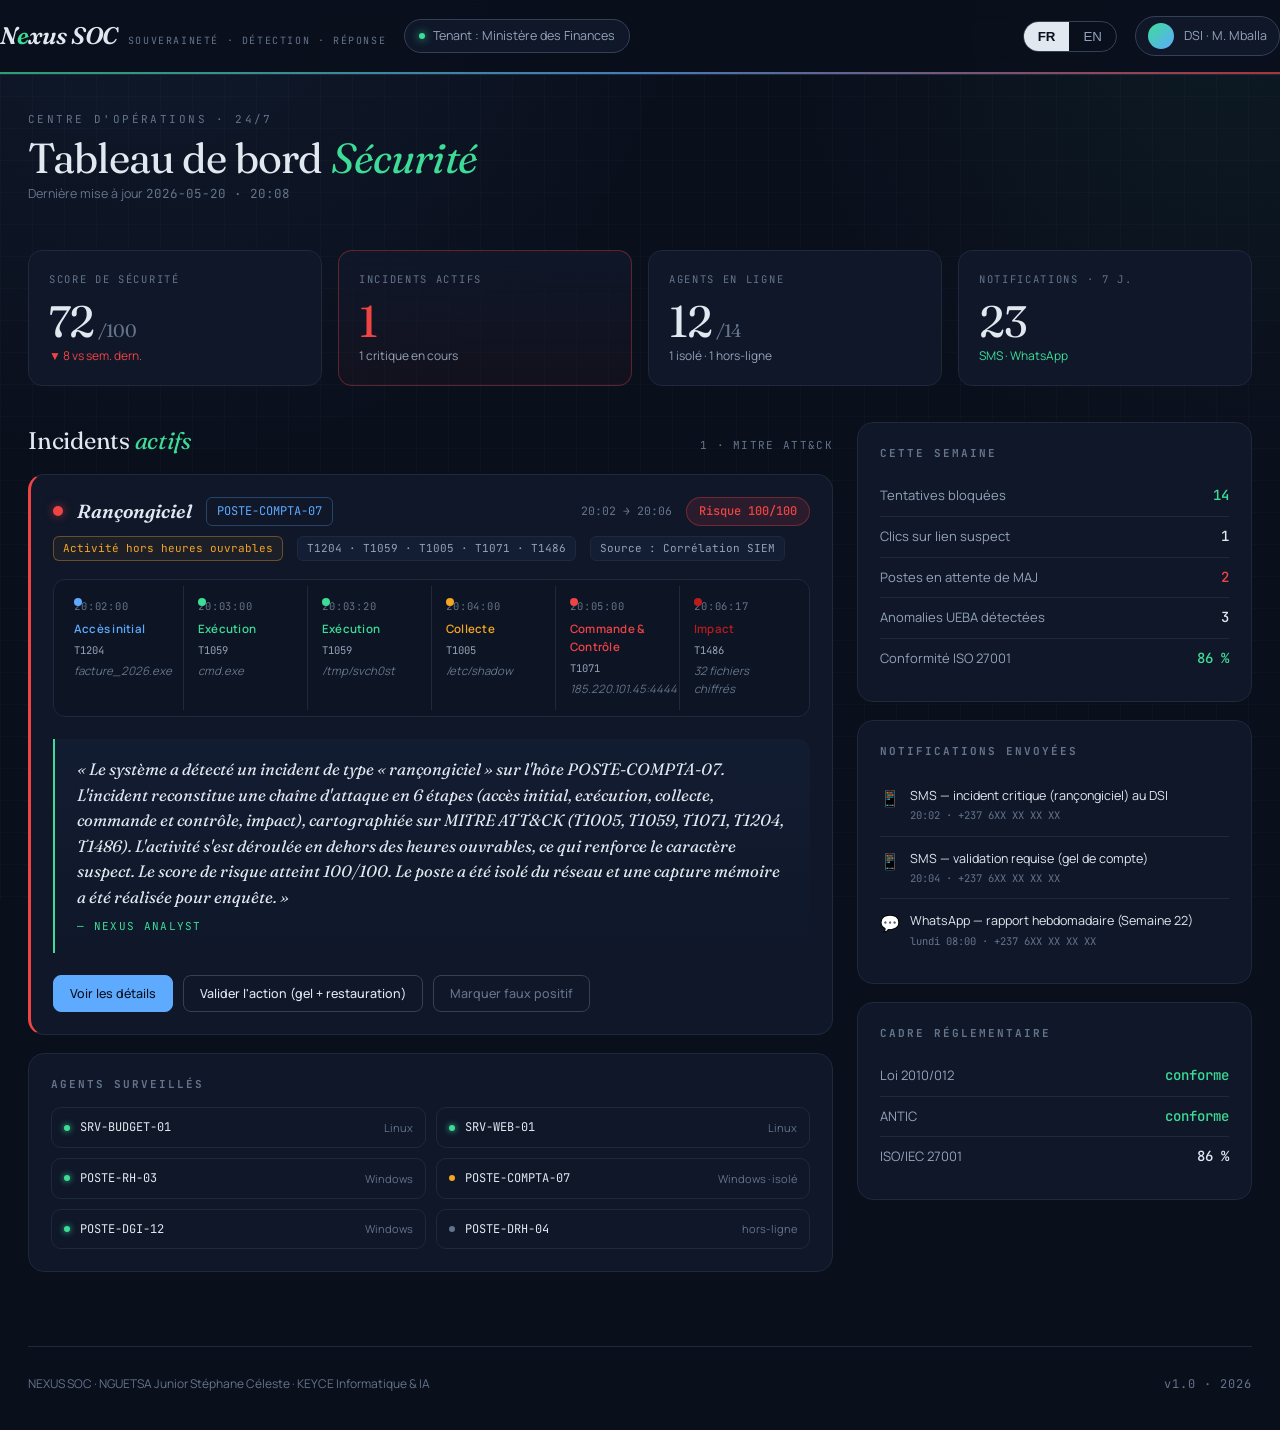
==== Lot5_Restitution/portail/portal/index.html @ 1d633c69 "cloudflare en attente de domaine personnalise vrai" ====
<!DOCTYPE html>
<html lang="fr">
<head>
<meta charset="UTF-8" />
<meta name="viewport" content="width=device-width, initial-scale=1.0" />
<title>NEXUS SOC — Portail DSI</title>
<link rel="preconnect" href="https://fonts.googleapis.com">
<link rel="preconnect" href="https://fonts.gstatic.com" crossorigin>
<link href="https://fonts.googleapis.com/css2?family=Fraunces:ital,opsz,wght@0,9..144,400;0,9..144,600;1,9..144,400&family=Manrope:wght@400;500;600;700&family=JetBrains+Mono:wght@400;500&display=swap" rel="stylesheet">
<style>
  /* =========================================================
     NEXUS SOC — Portail DSI (mode sombre, ops center)
     ========================================================= */
  :root {
    --bg:        #0A0F1C;
    --bg-2:      #0D1424;
    --surface:   #0F1729;
    --surface-2: #131D33;
    --border:    #1E293B;
    --border-2:  #334155;
    --text:      #E2E8F0;
    --text-2:    #94A3B8;
    --text-3:    #64748B;
    --accent:    #5EAAFF;
    --teal:      #3DDC97;
    --amber:     #F5A524;
    --red:       #EF4444;
    --crimson:   #B91C1C;
    --display:   "Fraunces", Georgia, serif;
    --body:      "Manrope", -apple-system, BlinkMacSystemFont, sans-serif;
    --mono:      "JetBrains Mono", ui-monospace, monospace;
  }
  * { box-sizing: border-box; }
  html, body { margin: 0; padding: 0; }
  body {
    font-family: var(--body);
    color: var(--text);
    background:
      radial-gradient(900px circle at 12% -8%, rgba(94,170,255,0.08), transparent 60%),
      radial-gradient(800px circle at 96% 4%, rgba(61,220,151,0.05), transparent 55%),
      var(--bg);
    background-attachment: fixed;
    min-height: 100vh;
    font-size: 14.5px;
    line-height: 1.55;
    -webkit-font-smoothing: antialiased;
  }
  /* fine grid texture */
  body::before {
    content: ""; position: fixed; inset: 0; pointer-events: none; z-index: 0;
    background-image:
      linear-gradient(rgba(255,255,255,0.018) 1px, transparent 1px),
      linear-gradient(90deg, rgba(255,255,255,0.018) 1px, transparent 1px);
    background-size: 32px 32px;
  }
  .page { position: relative; z-index: 1; max-width: 1320px; margin: 0 auto; padding: 0 28px; }

  /* ----- Header ----- */
  header {
    position: sticky; top: 0; z-index: 50;
    background: rgba(10, 15, 28, 0.85);
    backdrop-filter: blur(10px); -webkit-backdrop-filter: blur(10px);
    border-bottom: 1px solid var(--border);
  }
  header::after {
    content: ""; display: block; height: 2px;
    background: linear-gradient(90deg, var(--teal) 0%, var(--accent) 50%, var(--red) 100%);
    opacity: 0.7;
  }
  .header-inner { display: flex; align-items: center; gap: 18px; padding: 16px 0; }
  .brand { display: flex; align-items: baseline; gap: 10px; }
  .brand .mark { font-family: var(--display); font-style: italic; font-weight: 600; font-size: 24px; letter-spacing: -0.02em; color: var(--text); }
  .brand .mark em { font-style: italic; color: var(--teal); }
  .brand .sub { font-family: var(--mono); font-size: 10px; color: var(--text-3); letter-spacing: 0.16em; text-transform: uppercase; }
  .tenant {
    display: inline-flex; align-items: center; gap: 8px;
    padding: 6px 14px; border: 1px solid var(--border-2); border-radius: 999px;
    font-size: 12.5px; color: var(--text-2); background: var(--surface);
  }
  .tenant::before { content: ""; width: 6px; height: 6px; background: var(--teal); border-radius: 50%; box-shadow: 0 0 8px var(--teal); animation: pulse 2.4s ease-in-out infinite; }
  @keyframes pulse { 0%, 100% { opacity: 1; } 50% { opacity: 0.35; } }
  .spacer { flex: 1; }
  .lang {
    display: inline-flex; border: 1px solid var(--border-2); border-radius: 999px; overflow: hidden;
    font-family: var(--mono); font-size: 11px; letter-spacing: 0.08em;
  }
  .lang button {
    appearance: none; background: transparent; color: var(--text-2); border: 0;
    padding: 7px 14px; cursor: pointer; transition: all 0.2s;
  }
  .lang button.active { background: var(--text); color: var(--bg); font-weight: 600; }
  .user { display: flex; align-items: center; gap: 10px; padding: 6px 12px; border: 1px solid var(--border-2); border-radius: 999px; background: var(--surface); }
  .user .avatar { width: 26px; height: 26px; border-radius: 50%; background: linear-gradient(135deg, var(--teal), var(--accent)); }
  .user .name { font-size: 12.5px; color: var(--text-2); }

  /* ----- Hero ----- */
  .hero { padding: 36px 0 18px; }
  .hero .eyebrow { font-family: var(--mono); font-size: 11px; letter-spacing: 0.22em; color: var(--text-3); text-transform: uppercase; }
  .hero h1 {
    font-family: var(--display); font-weight: 400; font-size: 42px; line-height: 1.05;
    margin: 8px 0 4px; letter-spacing: -0.02em; color: var(--text);
  }
  .hero h1 em { font-style: italic; color: var(--teal); }
  .hero .updated { font-size: 12.5px; color: var(--text-3); }
  .hero .updated time { font-family: var(--mono); }

  /* ----- KPI tiles ----- */
  .kpis { display: grid; grid-template-columns: repeat(4, 1fr); gap: 16px; margin-top: 28px; }
  .kpi {
    background: var(--surface); border: 1px solid var(--border); border-radius: 14px;
    padding: 20px; position: relative; overflow: hidden;
    opacity: 0; transform: translateY(8px); animation: rise 0.6s ease-out forwards;
  }
  .kpi:nth-child(1) { animation-delay: 0.05s; }
  .kpi:nth-child(2) { animation-delay: 0.13s; }
  .kpi:nth-child(3) { animation-delay: 0.21s; }
  .kpi:nth-child(4) { animation-delay: 0.29s; }
  @keyframes rise { to { opacity: 1; transform: translateY(0); } }
  .kpi .label { font-family: var(--mono); font-size: 10.5px; letter-spacing: 0.16em; text-transform: uppercase; color: var(--text-3); }
  .kpi .value { font-family: var(--display); font-weight: 400; font-size: 44px; line-height: 1; margin: 12px 0 4px; letter-spacing: -0.02em; }
  .kpi .value .suffix { font-size: 18px; color: var(--text-3); margin-left: 4px; }
  .kpi .delta { font-size: 12px; color: var(--text-2); }
  .kpi .delta.down { color: var(--red); }
  .kpi .delta.up { color: var(--teal); }
  .kpi.warning { border-color: rgba(245,165,36,0.35); }
  .kpi.warning .value { color: var(--amber); }
  .kpi.critical { border-color: rgba(239,68,68,0.35); background: linear-gradient(180deg, var(--surface), rgba(239,68,68,0.04)); }
  .kpi.critical .value { color: var(--red); }

  /* ----- Main grid ----- */
  main { display: grid; grid-template-columns: 1.6fr 1fr; gap: 24px; margin: 36px 0 56px; }
  .section-title {
    display: flex; align-items: baseline; justify-content: space-between;
    margin: 0 0 14px;
  }
  .section-title h2 {
    font-family: var(--display); font-weight: 400; font-size: 24px; letter-spacing: -0.01em; margin: 0;
  }
  .section-title h2 em { font-style: italic; color: var(--teal); }
  .section-title .meta { font-family: var(--mono); font-size: 11px; color: var(--text-3); letter-spacing: 0.12em; text-transform: uppercase; }

  /* ----- Incident card ----- */
  .incident {
    background: var(--surface); border: 1px solid var(--border); border-radius: 16px;
    padding: 22px; margin-bottom: 18px; transition: border-color 0.2s;
  }
  .incident:hover { border-color: var(--border-2); }
  .incident.critical { border-left: 3px solid var(--red); }
  .inc-head { display: flex; align-items: center; gap: 14px; flex-wrap: wrap; }
  .severity-dot { width: 10px; height: 10px; border-radius: 50%; background: var(--red); box-shadow: 0 0 10px rgba(239,68,68,0.6); }
  .inc-type {
    font-family: var(--display); font-style: italic; font-weight: 600;
    font-size: 19px; color: var(--text);
  }
  .inc-entity {
    font-family: var(--mono); font-size: 12px; color: var(--accent);
    padding: 4px 10px; border: 1px solid rgba(94,170,255,0.3); border-radius: 6px;
  }
  .inc-time { font-family: var(--mono); font-size: 11.5px; color: var(--text-3); margin-left: auto; }
  .risk-badge {
    display: inline-flex; align-items: center; gap: 6px;
    padding: 4px 12px; border-radius: 999px;
    background: rgba(239,68,68,0.12); border: 1px solid rgba(239,68,68,0.35);
    color: var(--red); font-family: var(--mono); font-size: 12px; font-weight: 500;
  }
  .inc-meta-row { display: flex; gap: 14px; flex-wrap: wrap; margin: 10px 0 18px; font-size: 12.5px; color: var(--text-2); }
  .chip { padding: 3px 9px; border-radius: 6px; background: var(--surface-2); border: 1px solid var(--border); font-family: var(--mono); font-size: 11px; color: var(--text-2); }
  .chip.after-hours { color: var(--amber); border-color: rgba(245,165,36,0.35); background: rgba(245,165,36,0.06); }

  /* ----- Kill-chain timeline (élément signature) ----- */
  .killchain {
    display: flex; gap: 0; align-items: stretch; margin: 14px 0 22px;
    padding: 6px; background: var(--bg-2); border-radius: 12px; border: 1px solid var(--border);
    overflow-x: auto;
  }
  .kc-step {
    flex: 1; min-width: 120px; padding: 12px 14px; position: relative;
    border-right: 1px solid var(--border);
  }
  .kc-step:last-child { border-right: none; }
  .kc-step .kc-time { font-family: var(--mono); font-size: 10.5px; color: var(--text-3); letter-spacing: 0.08em; }
  .kc-step .kc-tactic {
    font-family: var(--body); font-weight: 600; font-size: 11.5px;
    margin: 6px 0 4px; letter-spacing: 0.02em;
  }
  .kc-step .kc-tech { font-family: var(--mono); font-size: 10.5px; color: var(--text-2); }
  .kc-step .kc-detail { font-size: 11.5px; color: var(--text-3); margin-top: 4px; font-style: italic; }
  .kc-step::before {
    content: ""; position: absolute; top: 12px; left: 14px; width: 8px; height: 8px;
    border-radius: 50%; background: var(--accent);
  }
  .kc-step[data-tactic="Initial Access"]::before { background: #5EAAFF; }
  .kc-step[data-tactic="Initial Access"] .kc-tactic { color: #5EAAFF; }
  .kc-step[data-tactic="Execution"]::before { background: var(--teal); }
  .kc-step[data-tactic="Execution"] .kc-tactic { color: var(--teal); }
  .kc-step[data-tactic="Collection"]::before { background: var(--amber); }
  .kc-step[data-tactic="Collection"] .kc-tactic { color: var(--amber); }
  .kc-step[data-tactic="Command and Control"]::before { background: var(--red); }
  .kc-step[data-tactic="Command and Control"] .kc-tactic { color: var(--red); }
  .kc-step[data-tactic="Impact"]::before { background: var(--crimson); }
  .kc-step[data-tactic="Impact"] .kc-tactic { color: var(--crimson); }

  /* ----- Citation Analyst (élément signature) ----- */
  .analyst {
    margin: 4px 0 22px; padding: 18px 22px;
    background: linear-gradient(180deg, rgba(94,170,255,0.04), transparent);
    border-left: 2px solid var(--teal); border-radius: 0 12px 12px 0;
  }
  .analyst .quote {
    font-family: var(--display); font-style: italic; font-weight: 400;
    font-size: 16.5px; line-height: 1.55; color: var(--text);
  }
  .analyst .signature {
    margin-top: 8px; font-family: var(--mono); font-size: 11px;
    color: var(--teal); letter-spacing: 0.12em; text-transform: uppercase;
  }

  /* ----- Action buttons ----- */
  .actions { display: flex; gap: 10px; flex-wrap: wrap; }
  .btn {
    appearance: none; cursor: pointer; font-family: var(--body); font-weight: 500;
    font-size: 12.5px; padding: 9px 16px; border-radius: 8px; transition: all 0.18s;
    border: 1px solid var(--border-2); background: transparent; color: var(--text);
  }
  .btn:hover { border-color: var(--accent); color: var(--accent); }
  .btn-primary { background: var(--accent); color: var(--bg); border-color: var(--accent); }
  .btn-primary:hover { background: transparent; color: var(--accent); }
  .btn-ghost { color: var(--text-3); }
  .btn-ghost:hover { color: var(--text); border-color: var(--border-2); }

  /* ----- Right column cards ----- */
  .card {
    background: var(--surface); border: 1px solid var(--border); border-radius: 16px;
    padding: 22px; margin-bottom: 18px;
  }
  .card h3 { font-family: var(--mono); font-size: 11px; letter-spacing: 0.18em; text-transform: uppercase; color: var(--text-3); margin: 0 0 14px; }
  .stat-row { display: flex; justify-content: space-between; align-items: baseline; padding: 9px 0; border-bottom: 1px solid var(--border); }
  .stat-row:last-child { border-bottom: 0; }
  .stat-row .k { font-size: 13px; color: var(--text-2); }
  .stat-row .v { font-family: var(--mono); font-size: 14px; color: var(--text); font-weight: 500; }
  .stat-row .v.bad { color: var(--red); }
  .stat-row .v.good { color: var(--teal); }
  .notif {
    padding: 12px 0; border-bottom: 1px solid var(--border);
    display: flex; gap: 10px; align-items: flex-start;
  }
  .notif:last-child { border-bottom: 0; }
  .notif .ico { font-size: 16px; }
  .notif .body { flex: 1; }
  .notif .body .t { font-size: 12.5px; color: var(--text); }
  .notif .body .m { font-family: var(--mono); font-size: 10.5px; color: var(--text-3); margin-top: 2px; }

  /* ----- Agents list ----- */
  .agents-list { display: grid; grid-template-columns: repeat(2, 1fr); gap: 10px; margin-top: 10px; }
  .agent {
    display: flex; align-items: center; gap: 10px; padding: 10px 12px;
    border: 1px solid var(--border); border-radius: 10px; background: var(--surface);
    font-size: 13px;
  }
  .agent .dot { width: 6px; height: 6px; border-radius: 50%; }
  .agent.online .dot { background: var(--teal); box-shadow: 0 0 6px var(--teal); }
  .agent.isolated .dot { background: var(--amber); }
  .agent.offline .dot { background: var(--text-3); }
  .agent .host { font-family: var(--mono); font-size: 12px; flex: 1; }
  .agent .os { font-size: 11px; color: var(--text-3); }

  /* ----- Footer ----- */
  footer { padding: 28px 0 36px; border-top: 1px solid var(--border); margin-top: 36px; }
  footer .row { display: flex; justify-content: space-between; align-items: center; font-size: 12px; color: var(--text-3); }
  footer .row .right { font-family: var(--mono); letter-spacing: 0.08em; }

  /* ----- Responsive ----- */
  @media (max-width: 900px) {
    .kpis { grid-template-columns: repeat(2, 1fr); }
    main { grid-template-columns: 1fr; }
    .hero h1 { font-size: 32px; }
    .agents-list { grid-template-columns: 1fr; }
  }
</style>
</head>
<body>

<header>
  <div class="page header-inner">
    <div class="brand">
      <span class="mark">N<em>e</em>xus SOC</span>
      <span class="sub">Souveraineté · Détection · Réponse</span>
    </div>
    <span class="tenant" data-i18n="tenantLabel">Tenant : Ministère des Finances</span>
    <div class="spacer"></div>
    <div class="lang" role="group" aria-label="Language">
      <button id="lang-fr" class="active" onclick="setLang('fr')">FR</button>
      <button id="lang-en" onclick="setLang('en')">EN</button>
    </div>
    <div class="user">
      <span class="avatar"></span>
      <span class="name">DSI · M. Mballa</span>
    </div>
  </div>
</header>

<div class="page">

  <section class="hero">
    <div class="eyebrow" data-i18n="eyebrow">Centre d'opérations · 24/7</div>
    <h1><span data-i18n="heroTitle">Tableau de bord <em>Sécurité</em></span></h1>
    <div class="updated"><span data-i18n="updatedLabel">Dernière mise à jour</span>
      <time>2026-05-20 · 20:08</time></div>
  </section>

  <section class="kpis">
    <div class="kpi">
      <div class="label" data-i18n="kpiScore">Score de sécurité</div>
      <div class="value">72<span class="suffix">/100</span></div>
      <div class="delta down" data-i18n="kpiScoreDelta">▼ 8 vs sem. dern.</div>
    </div>
    <div class="kpi critical">
      <div class="label" data-i18n="kpiIncidents">Incidents actifs</div>
      <div class="value">1</div>
      <div class="delta" data-i18n="kpiIncidentsSub">1 critique en cours</div>
    </div>
    <div class="kpi">
      <div class="label" data-i18n="kpiAgents">Agents en ligne</div>
      <div class="value">12<span class="suffix">/14</span></div>
      <div class="delta" data-i18n="kpiAgentsSub">1 isolé · 1 hors-ligne</div>
    </div>
    <div class="kpi">
      <div class="label" data-i18n="kpiNotifs">Notifications · 7 j.</div>
      <div class="value">23</div>
      <div class="delta up" data-i18n="kpiNotifsSub">SMS · WhatsApp</div>
    </div>
  </section>

  <main>
    <section>
      <div class="section-title">
        <h2><span data-i18n="incidentsTitle">Incidents <em>actifs</em></span></h2>
        <span class="meta">1 · MITRE ATT&amp;CK</span>
      </div>

      <article class="incident critical">
        <div class="inc-head">
          <span class="severity-dot"></span>
          <span class="inc-type" data-i18n="incType">Rançongiciel</span>
          <span class="inc-entity">POSTE-COMPTA-07</span>
          <span class="inc-time">20:02 → 20:06</span>
          <span class="risk-badge" data-i18n="riskLabel">Risque 100/100</span>
        </div>
        <div class="inc-meta-row">
          <span class="chip after-hours" data-i18n="afterHours">Activité hors heures ouvrables</span>
          <span class="chip">T1204 · T1059 · T1005 · T1071 · T1486</span>
          <span class="chip" data-i18n="source">Source : Corrélation SIEM</span>
        </div>

        <div class="killchain">
          <div class="kc-step" data-tactic="Initial Access">
            <div class="kc-time">20:02:00</div>
            <div class="kc-tactic" data-i18n="tac.IA">Accès initial</div>
            <div class="kc-tech">T1204</div>
            <div class="kc-detail">facture_2026.exe</div>
          </div>
          <div class="kc-step" data-tactic="Execution">
            <div class="kc-time">20:03:00</div>
            <div class="kc-tactic" data-i18n="tac.EX">Exécution</div>
            <div class="kc-tech">T1059</div>
            <div class="kc-detail">cmd.exe</div>
          </div>
          <div class="kc-step" data-tactic="Execution">
            <div class="kc-time">20:03:20</div>
            <div class="kc-tactic" data-i18n="tac.EX">Exécution</div>
            <div class="kc-tech">T1059</div>
            <div class="kc-detail">/tmp/svch0st</div>
          </div>
          <div class="kc-step" data-tactic="Collection">
            <div class="kc-time">20:04:00</div>
            <div class="kc-tactic" data-i18n="tac.CO">Collecte</div>
            <div class="kc-tech">T1005</div>
            <div class="kc-detail">/etc/shadow</div>
          </div>
          <div class="kc-step" data-tactic="Command and Control">
            <div class="kc-time">20:05:00</div>
            <div class="kc-tactic" data-i18n="tac.C2">Commande &amp; Contrôle</div>
            <div class="kc-tech">T1071</div>
            <div class="kc-detail">185.220.101.45:4444</div>
          </div>
          <div class="kc-step" data-tactic="Impact">
            <div class="kc-time">20:06:17</div>
            <div class="kc-tactic" data-i18n="tac.IM">Impact</div>
            <div class="kc-tech">T1486</div>
            <div class="kc-detail" data-i18n="impactDetail">32 fichiers chiffrés</div>
          </div>
        </div>

        <blockquote class="analyst">
          <div class="quote"
            data-fr="« Le système a détecté un incident de type « rançongiciel » sur l&#39;hôte POSTE-COMPTA-07. L&#39;incident reconstitue une chaîne d&#39;attaque en 6 étapes (accès initial, exécution, collecte, commande et contrôle, impact), cartographiée sur MITRE ATT&amp;CK (T1005, T1059, T1071, T1204, T1486). L&#39;activité s&#39;est déroulée en dehors des heures ouvrables, ce qui renforce le caractère suspect. Le score de risque atteint 100/100. Le poste a été isolé du réseau et une capture mémoire a été réalisée pour enquête. »"
            data-en="&ldquo;The system detected an incident of type &lsquo;ransomware&rsquo; on host POSTE-COMPTA-07. The incident reconstructs a 6-step attack chain (initial access, execution, collection, command and control, impact), mapped to MITRE ATT&amp;CK (T1005, T1059, T1071, T1204, T1486). The activity took place outside business hours, which reinforces its suspicious nature. The risk score reaches 100/100. The host has been isolated from the network and a memory snapshot was taken for investigation.&rdquo;">
          </div>
          <div class="signature">— NEXUS Analyst</div>
        </blockquote>

        <div class="actions">
          <button class="btn btn-primary" data-i18n="actDetails">Voir les détails</button>
          <button class="btn" data-i18n="actApprove">Valider l'action (gel + restauration)</button>
          <button class="btn btn-ghost" data-i18n="actFP">Marquer faux positif</button>
        </div>
      </article>

      <div class="card">
        <h3 data-i18n="agentsTitle">Agents surveillés</h3>
        <div class="agents-list">
          <div class="agent online"><span class="dot"></span><span class="host">SRV-BUDGET-01</span><span class="os">Linux</span></div>
          <div class="agent online"><span class="dot"></span><span class="host">SRV-WEB-01</span><span class="os">Linux</span></div>
          <div class="agent online"><span class="dot"></span><span class="host">POSTE-RH-03</span><span class="os">Windows</span></div>
          <div class="agent isolated"><span class="dot"></span><span class="host">POSTE-COMPTA-07</span><span class="os" data-i18n="osIsolated">Windows · isolé</span></div>
          <div class="agent online"><span class="dot"></span><span class="host">POSTE-DGI-12</span><span class="os">Windows</span></div>
          <div class="agent offline"><span class="dot"></span><span class="host">POSTE-DRH-04</span><span class="os" data-i18n="osOffline">hors-ligne</span></div>
        </div>
      </div>
    </section>

    <aside>
      <div class="card">
        <h3 data-i18n="weekTitle">Cette semaine</h3>
        <div class="stat-row"><span class="k" data-i18n="wkBlocked">Tentatives bloquées</span><span class="v good">14</span></div>
        <div class="stat-row"><span class="k" data-i18n="wkPhish">Clics sur lien suspect</span><span class="v">1</span></div>
        <div class="stat-row"><span class="k" data-i18n="wkUpdates">Postes en attente de MAJ</span><span class="v bad">2</span></div>
        <div class="stat-row"><span class="k" data-i18n="wkUEBA">Anomalies UEBA détectées</span><span class="v">3</span></div>
        <div class="stat-row"><span class="k" data-i18n="wkISO">Conformité ISO 27001</span><span class="v good">86 %</span></div>
      </div>

      <div class="card">
        <h3 data-i18n="notifTitle">Notifications envoyées</h3>
        <div class="notif">
          <span class="ico">📱</span>
          <div class="body">
            <div class="t" data-fr="SMS — incident critique (rançongiciel) au DSI"
                 data-en="SMS — critical incident (ransomware) to DSI"></div>
            <div class="m">20:02 · +237 6XX XX XX XX</div>
          </div>
        </div>
        <div class="notif">
          <span class="ico">📱</span>
          <div class="body">
            <div class="t" data-fr="SMS — validation requise (gel de compte)"
                 data-en="SMS — approval required (account freeze)"></div>
            <div class="m">20:04 · +237 6XX XX XX XX</div>
          </div>
        </div>
        <div class="notif">
          <span class="ico">💬</span>
          <div class="body">
            <div class="t" data-fr="WhatsApp — rapport hebdomadaire (Semaine 22)"
                 data-en="WhatsApp — weekly report (Week 22)"></div>
            <div class="m" data-fr="lundi 08:00 · +237 6XX XX XX XX"
                 data-en="Monday 08:00 · +237 6XX XX XX XX"></div>
          </div>
        </div>
      </div>

      <div class="card">
        <h3 data-i18n="lawTitle">Cadre réglementaire</h3>
        <div class="stat-row"><span class="k">Loi 2010/012</span><span class="v good" data-i18n="lawOK">conforme</span></div>
        <div class="stat-row"><span class="k">ANTIC</span><span class="v good" data-i18n="lawOK2">conforme</span></div>
        <div class="stat-row"><span class="k">ISO/IEC 27001</span><span class="v">86 %</span></div>
      </div>
    </aside>
  </main>

  <footer>
    <div class="row">
      <span>NEXUS SOC · NGUETSA Junior Stéphane Céleste · KEYCE Informatique &amp; IA</span>
      <span class="right">v1.0 · 2026</span>
    </div>
  </footer>
</div>

<script>
  /* =========================================================
     i18n — bascule FR / EN
     ========================================================= */
  const STRINGS = {
    fr: {
      tenantLabel: "Tenant : Ministère des Finances",
      eyebrow: "Centre d'opérations · 24/7",
      heroTitle: "Tableau de bord <em>Sécurité</em>",
      updatedLabel: "Dernière mise à jour",
      kpiScore: "Score de sécurité",
      kpiScoreDelta: "▼ 8 vs sem. dern.",
      kpiIncidents: "Incidents actifs",
      kpiIncidentsSub: "1 critique en cours",
      kpiAgents: "Agents en ligne",
      kpiAgentsSub: "1 isolé · 1 hors-ligne",
      kpiNotifs: "Notifications · 7 j.",
      kpiNotifsSub: "SMS · WhatsApp",
      incidentsTitle: "Incidents <em>actifs</em>",
      incType: "Rançongiciel",
      riskLabel: "Risque 100/100",
      afterHours: "Activité hors heures ouvrables",
      source: "Source : Corrélation SIEM",
      "tac.IA": "Accès initial",
      "tac.EX": "Exécution",
      "tac.CO": "Collecte",
      "tac.C2": "Commande & Contrôle",
      "tac.IM": "Impact",
      impactDetail: "32 fichiers chiffrés",
      actDetails: "Voir les détails",
      actApprove: "Valider l'action (gel + restauration)",
      actFP: "Marquer faux positif",
      agentsTitle: "Agents surveillés",
      osIsolated: "Windows · isolé",
      osOffline: "hors-ligne",
      weekTitle: "Cette semaine",
      wkBlocked: "Tentatives bloquées",
      wkPhish: "Clics sur lien suspect",
      wkUpdates: "Postes en attente de MAJ",
      wkUEBA: "Anomalies UEBA détectées",
      wkISO: "Conformité ISO 27001",
      notifTitle: "Notifications envoyées",
      lawTitle: "Cadre réglementaire",
      lawOK: "conforme",
      lawOK2: "conforme",
    },
    en: {
      tenantLabel: "Tenant: Ministry of Finance",
      eyebrow: "Operations center · 24/7",
      heroTitle: "Security <em>dashboard</em>",
      updatedLabel: "Last updated",
      kpiScore: "Security score",
      kpiScoreDelta: "▼ 8 vs last week",
      kpiIncidents: "Active incidents",
      kpiIncidentsSub: "1 critical ongoing",
      kpiAgents: "Agents online",
      kpiAgentsSub: "1 isolated · 1 offline",
      kpiNotifs: "Notifications · 7d",
      kpiNotifsSub: "SMS · WhatsApp",
      incidentsTitle: "Active <em>incidents</em>",
      incType: "Ransomware",
      riskLabel: "Risk 100/100",
      afterHours: "After-hours activity",
      source: "Source: SIEM correlation",
      "tac.IA": "Initial Access",
      "tac.EX": "Execution",
      "tac.CO": "Collection",
      "tac.C2": "Command & Control",
      "tac.IM": "Impact",
      impactDetail: "32 files encrypted",
      actDetails: "View details",
      actApprove: "Approve action (freeze + restore)",
      actFP: "Mark false positive",
      agentsTitle: "Monitored agents",
      osIsolated: "Windows · isolated",
      osOffline: "offline",
      weekTitle: "This week",
      wkBlocked: "Attempts blocked",
      wkPhish: "Clicks on suspicious link",
      wkUpdates: "Hosts with updates pending",
      wkUEBA: "UEBA anomalies detected",
      wkISO: "ISO 27001 compliance",
      notifTitle: "Notifications sent",
      lawTitle: "Regulatory framework",
      lawOK: "compliant",
      lawOK2: "compliant",
    },
  };

  function setLang(lang) {
    document.documentElement.lang = lang;
    document.getElementById("lang-fr").classList.toggle("active", lang === "fr");
    document.getElementById("lang-en").classList.toggle("active", lang === "en");
    // Éléments avec clé data-i18n → chaîne du dictionnaire
    document.querySelectorAll("[data-i18n]").forEach(el => {
      const key = el.getAttribute("data-i18n");
      const value = STRINGS[lang][key];
      if (value !== undefined) el.innerHTML = value;
    });
    // Éléments avec contenu bilingue inline (data-fr / data-en)
    document.querySelectorAll("[data-fr][data-en]").forEach(el => {
      el.innerHTML = el.getAttribute("data-" + lang);
    });
  }

  // Initialisation : appliquer FR par défaut pour rendre les blocs bilingues inline
  setLang("fr");
</script>
</body>
</html>
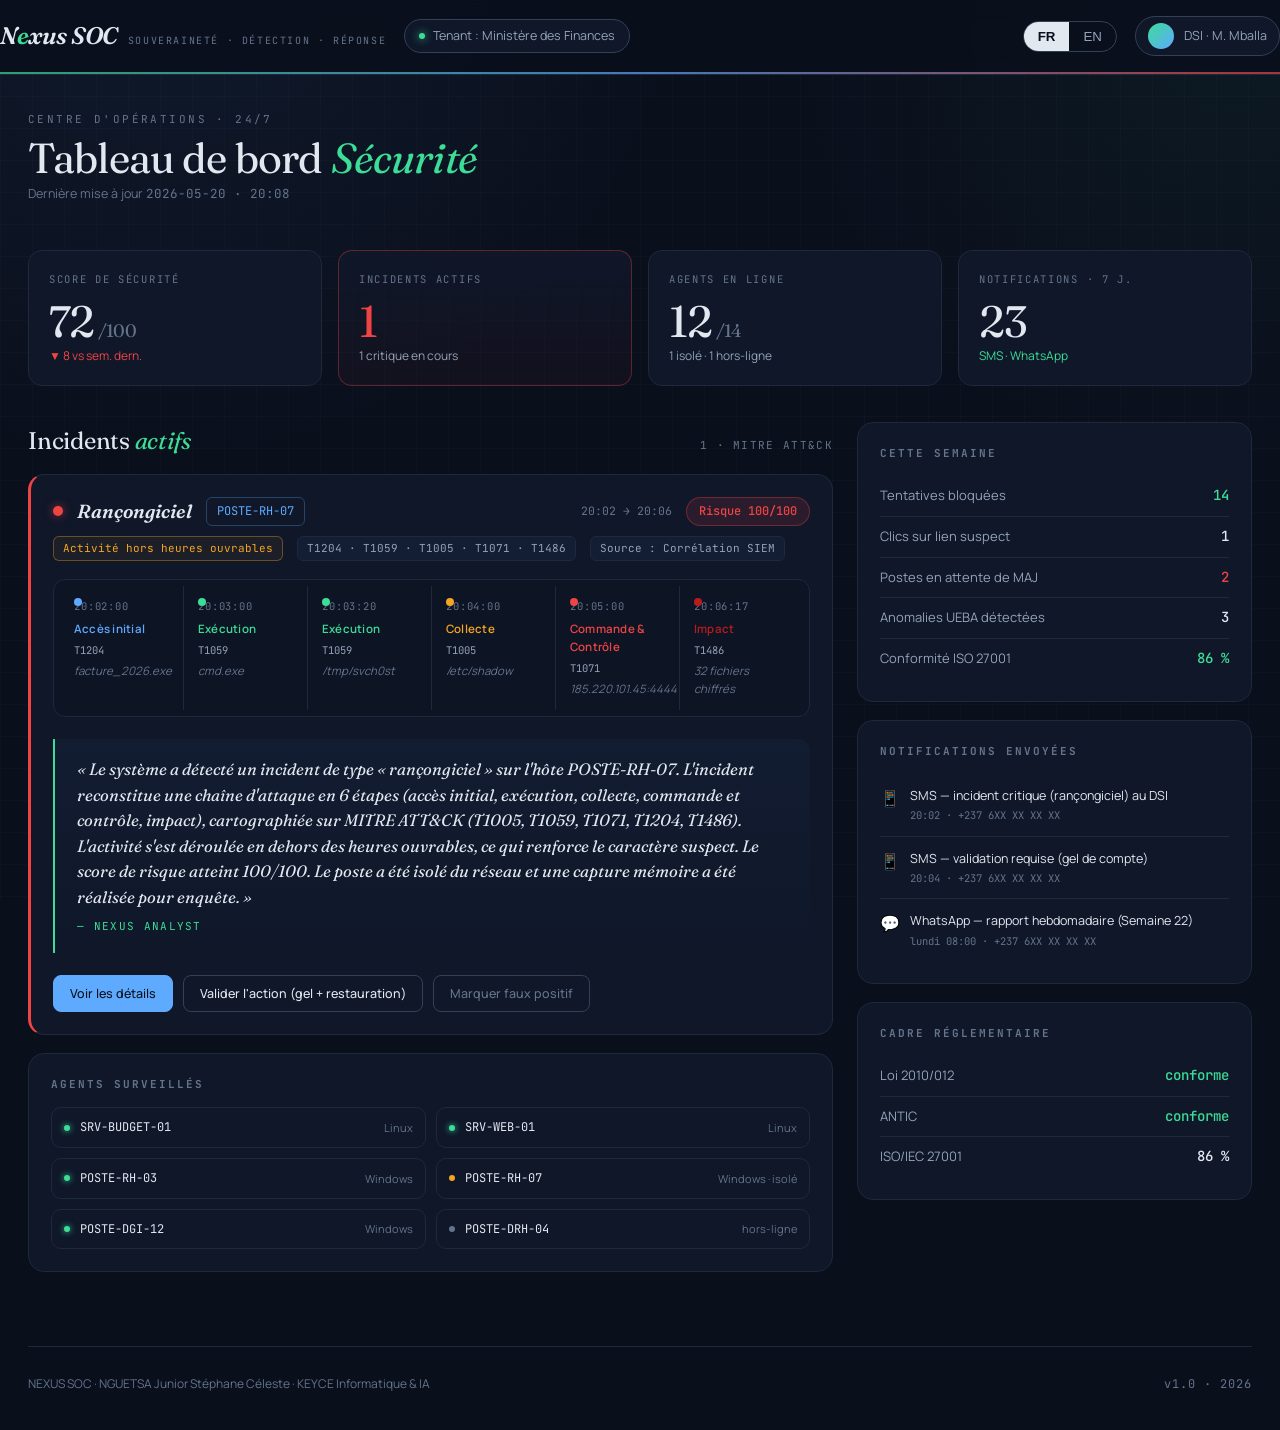
==== commit ced8c682: "refonte(D): frontend — console opérateur CENADI, retrait trial/landing/facturation Console connectée" ====
--- a/Lot5_Restitution/portail/portal/index.html
+++ b/Lot5_Restitution/portail/portal/index.html
@@ -342,7 +342,7 @@
         <div class="inc-head">
           <span class="severity-dot"></span>
           <span class="inc-type" data-i18n="incType">Rançongiciel</span>
-          <span class="inc-entity">POSTE-COMPTA-07</span>
+          <span class="inc-entity">POSTE-RH-07</span>
           <span class="inc-time">20:02 → 20:06</span>
           <span class="risk-badge" data-i18n="riskLabel">Risque 100/100</span>
         </div>
@@ -393,8 +393,8 @@
 
         <blockquote class="analyst">
           <div class="quote"
-            data-fr="« Le système a détecté un incident de type « rançongiciel » sur l&#39;hôte POSTE-COMPTA-07. L&#39;incident reconstitue une chaîne d&#39;attaque en 6 étapes (accès initial, exécution, collecte, commande et contrôle, impact), cartographiée sur MITRE ATT&amp;CK (T1005, T1059, T1071, T1204, T1486). L&#39;activité s&#39;est déroulée en dehors des heures ouvrables, ce qui renforce le caractère suspect. Le score de risque atteint 100/100. Le poste a été isolé du réseau et une capture mémoire a été réalisée pour enquête. »"
-            data-en="&ldquo;The system detected an incident of type &lsquo;ransomware&rsquo; on host POSTE-COMPTA-07. The incident reconstructs a 6-step attack chain (initial access, execution, collection, command and control, impact), mapped to MITRE ATT&amp;CK (T1005, T1059, T1071, T1204, T1486). The activity took place outside business hours, which reinforces its suspicious nature. The risk score reaches 100/100. The host has been isolated from the network and a memory snapshot was taken for investigation.&rdquo;">
+            data-fr="« Le système a détecté un incident de type « rançongiciel » sur l&#39;hôte POSTE-RH-07. L&#39;incident reconstitue une chaîne d&#39;attaque en 6 étapes (accès initial, exécution, collecte, commande et contrôle, impact), cartographiée sur MITRE ATT&amp;CK (T1005, T1059, T1071, T1204, T1486). L&#39;activité s&#39;est déroulée en dehors des heures ouvrables, ce qui renforce le caractère suspect. Le score de risque atteint 100/100. Le poste a été isolé du réseau et une capture mémoire a été réalisée pour enquête. »"
+            data-en="&ldquo;The system detected an incident of type &lsquo;ransomware&rsquo; on host POSTE-RH-07. The incident reconstructs a 6-step attack chain (initial access, execution, collection, command and control, impact), mapped to MITRE ATT&amp;CK (T1005, T1059, T1071, T1204, T1486). The activity took place outside business hours, which reinforces its suspicious nature. The risk score reaches 100/100. The host has been isolated from the network and a memory snapshot was taken for investigation.&rdquo;">
           </div>
           <div class="signature">— NEXUS Analyst</div>
         </blockquote>
@@ -412,7 +412,7 @@
           <div class="agent online"><span class="dot"></span><span class="host">SRV-BUDGET-01</span><span class="os">Linux</span></div>
           <div class="agent online"><span class="dot"></span><span class="host">SRV-WEB-01</span><span class="os">Linux</span></div>
           <div class="agent online"><span class="dot"></span><span class="host">POSTE-RH-03</span><span class="os">Windows</span></div>
-          <div class="agent isolated"><span class="dot"></span><span class="host">POSTE-COMPTA-07</span><span class="os" data-i18n="osIsolated">Windows · isolé</span></div>
+          <div class="agent isolated"><span class="dot"></span><span class="host">POSTE-RH-07</span><span class="os" data-i18n="osIsolated">Windows · isolé</span></div>
           <div class="agent online"><span class="dot"></span><span class="host">POSTE-DGI-12</span><span class="os">Windows</span></div>
           <div class="agent offline"><span class="dot"></span><span class="host">POSTE-DRH-04</span><span class="os" data-i18n="osOffline">hors-ligne</span></div>
         </div>
